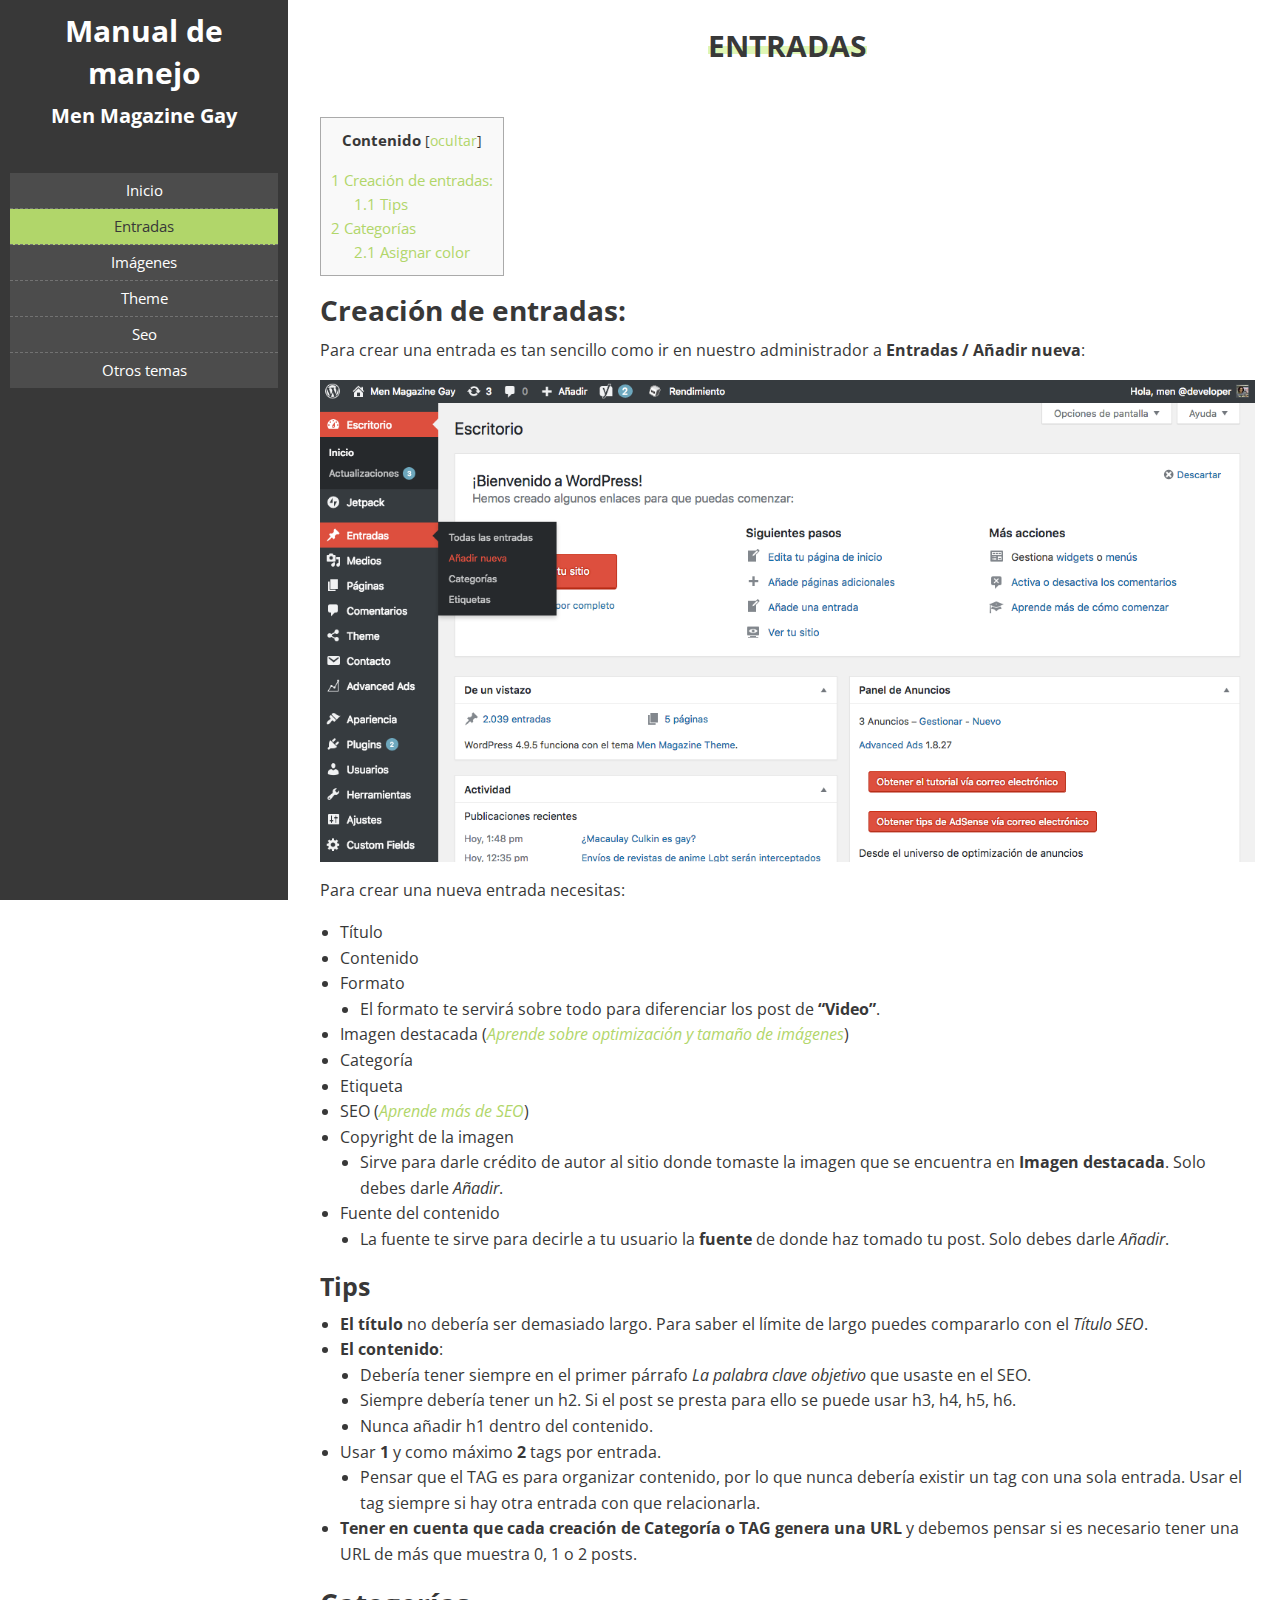
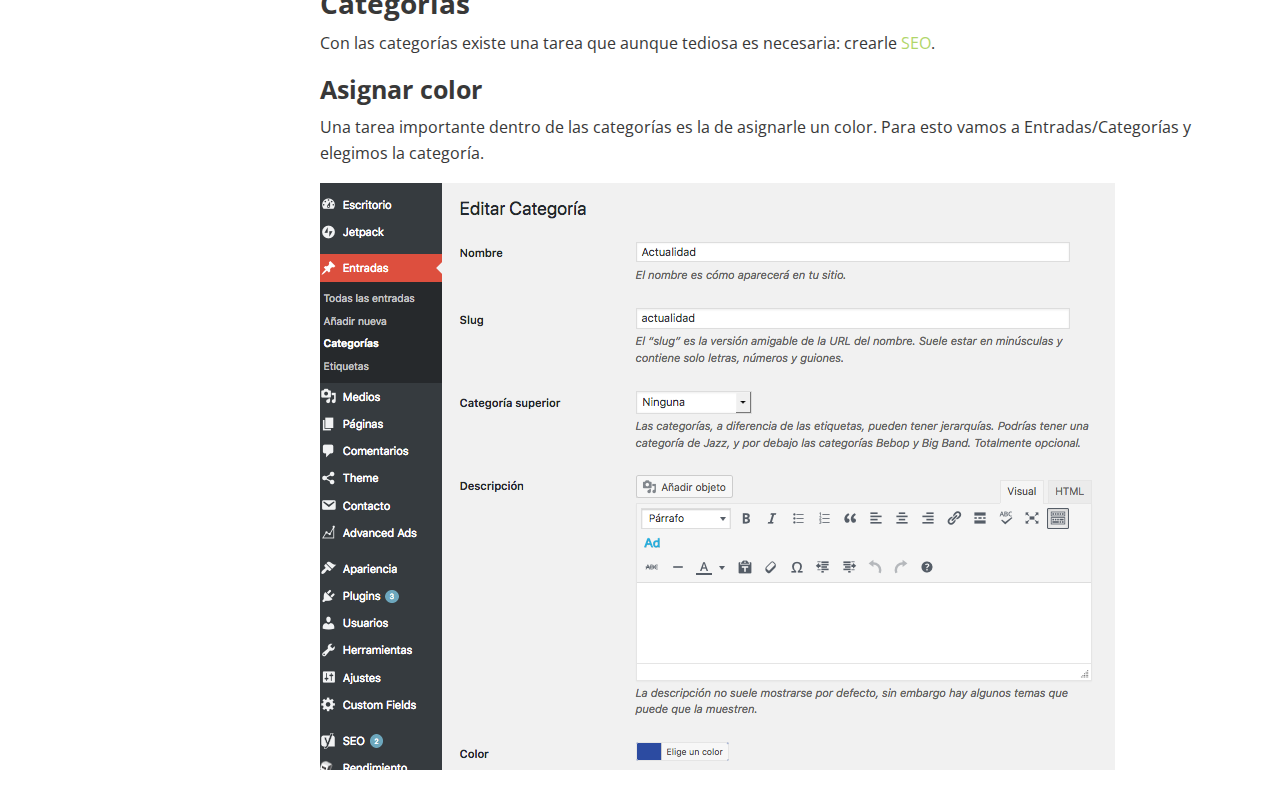
==== entradas/index.html @ f2540b37 "Manual completo" ====
<!doctype html>
<html lang="es-ES">
<head>
<base href="https://alexapgutierrez.github.io/mmgm" />

  <meta charset="UTF-8">
  <meta name="viewport" content="width=device-width, initial-scale=1">
  <link rel="profile" href="http://gmpg.org/xfn/11">

  <title>Entradas &#8211; Manual de manejo</title>
<link rel='dns-prefetch' href='//fonts.googleapis.com' />
<link rel='dns-prefetch' href='//s.w.org' />
<link rel="alternate" type="application/rss+xml" title="Manual de manejo &raquo; Feed" href="https://alexapgutierrez.github.io/mmgm/feed/" />
<link rel="alternate" type="application/rss+xml" title="Manual de manejo &raquo; RSS de los comentarios" href="https://alexapgutierrez.github.io/mmgm/comments/feed/" />
<link rel="alternate" type="application/rss+xml" title="Manual de manejo &raquo; Entradas RSS de los comentarios" href="https://alexapgutierrez.github.io/mmgm/entradas/feed/" />
		<script type="text/javascript">
			window._wpemojiSettings = {"baseUrl":"https:\/\/s.w.org\/images\/core\/emoji\/2.4\/72x72\/","ext":".png","svgUrl":"https:\/\/s.w.org\/images\/core\/emoji\/2.4\/svg\/","svgExt":".svg","source":{"concatemoji":"http:\/\/alexapgutierrez.github.io:8888\/mmgm\/wp-includes\/js\/wp-emoji-release.min.js?ver=4.9.5"}};
			!function(a,b,c){function d(a,b){var c=String.fromCharCode;l.clearRect(0,0,k.width,k.height),l.fillText(c.apply(this,a),0,0);var d=k.toDataURL();l.clearRect(0,0,k.width,k.height),l.fillText(c.apply(this,b),0,0);var e=k.toDataURL();return d===e}function e(a){var b;if(!l||!l.fillText)return!1;switch(l.textBaseline="top",l.font="600 32px Arial",a){case"flag":return!(b=d([55356,56826,55356,56819],[55356,56826,8203,55356,56819]))&&(b=d([55356,57332,56128,56423,56128,56418,56128,56421,56128,56430,56128,56423,56128,56447],[55356,57332,8203,56128,56423,8203,56128,56418,8203,56128,56421,8203,56128,56430,8203,56128,56423,8203,56128,56447]),!b);case"emoji":return b=d([55357,56692,8205,9792,65039],[55357,56692,8203,9792,65039]),!b}return!1}function f(a){var c=b.createElement("script");c.src=a,c.defer=c.type="text/javascript",b.getElementsByTagName("head")[0].appendChild(c)}var g,h,i,j,k=b.createElement("canvas"),l=k.getContext&&k.getContext("2d");for(j=Array("flag","emoji"),c.supports={everything:!0,everythingExceptFlag:!0},i=0;i<j.length;i++)c.supports[j[i]]=e(j[i]),c.supports.everything=c.supports.everything&&c.supports[j[i]],"flag"!==j[i]&&(c.supports.everythingExceptFlag=c.supports.everythingExceptFlag&&c.supports[j[i]]);c.supports.everythingExceptFlag=c.supports.everythingExceptFlag&&!c.supports.flag,c.DOMReady=!1,c.readyCallback=function(){c.DOMReady=!0},c.supports.everything||(h=function(){c.readyCallback()},b.addEventListener?(b.addEventListener("DOMContentLoaded",h,!1),a.addEventListener("load",h,!1)):(a.attachEvent("onload",h),b.attachEvent("onreadystatechange",function(){"complete"===b.readyState&&c.readyCallback()})),g=c.source||{},g.concatemoji?f(g.concatemoji):g.wpemoji&&g.twemoji&&(f(g.twemoji),f(g.wpemoji)))}(window,document,window._wpemojiSettings);
		</script>
		<style type="text/css">
img.wp-smiley,
img.emoji {
	display: inline !important;
	border: none !important;
	box-shadow: none !important;
	height: 1em !important;
	width: 1em !important;
	margin: 0 .07em !important;
	vertical-align: -0.1em !important;
	background: none !important;
	padding: 0 !important;
}
</style>
<link rel='stylesheet' id='toc-screen-css'  href='https://alexapgutierrez.github.io/mmgm/wp-content/plugins/table-of-contents-plus/screen.min.css?ver=1509' type='text/css' media='all' />
<link rel='stylesheet' id='foundation-css'  href='https://alexapgutierrez.github.io/mmgm/wp-content/themes/manual-alexapgutierrez-theme/css/foundation.min.css?ver=6.4.2' type='text/css' media='all' />
<link rel='stylesheet' id='mainCss-css'  href='https://alexapgutierrez.github.io/mmgm/wp-content/themes/manual-alexapgutierrez-theme/css/main.css?ver=1.0.0' type='text/css' media='all' />
<link rel='stylesheet' id='openSans-css'  href='https://fonts.googleapis.com/css?family=Open+Sans%3A300%2C400%2C600%2C700%2C800&#038;ver=4.9.5' type='text/css' media='all' />
<link rel='stylesheet' id='_s-style-css'  href='https://alexapgutierrez.github.io/mmgm/wp-content/themes/manual-alexapgutierrez-theme/style.css?ver=4.9.5' type='text/css' media='all' />
<script type='text/javascript' src='https://alexapgutierrez.github.io/mmgm/wp-content/themes/manual-alexapgutierrez-theme/js/jquery.js?ver=1.11.3'></script>
<link rel='https://api.w.org/' href='https://alexapgutierrez.github.io/mmgm/wp-json/' />
<link rel="EditURI" type="application/rsd+xml" title="RSD" href="https://alexapgutierrez.github.io/mmgm/xmlrpc.php?rsd" />
<link rel="wlwmanifest" type="application/wlwmanifest+xml" href="https://alexapgutierrez.github.io/mmgm/wp-includes/wlwmanifest.xml" /> 
<link rel='next' title='Imágenes' href='https://alexapgutierrez.github.io/mmgm/imagenes/' />
<meta name="generator" content="WordPress 4.9.5" />
<link rel="canonical" href="https://alexapgutierrez.github.io/mmgm/entradas/" />
<link rel='shortlink' href='https://alexapgutierrez.github.io/mmgm/?p=5' />
<link rel="alternate" type="application/json+oembed" href="https://alexapgutierrez.github.io/mmgm/wp-json/oembed/1.0/embed?url=http%3A%2F%2Falexapgutierrez.github.io%3A8888%2Fmmgm%2Fentradas%2F" />
<link rel="alternate" type="text/xml+oembed" href="https://alexapgutierrez.github.io/mmgm/wp-json/oembed/1.0/embed?url=http%3A%2F%2Falexapgutierrez.github.io%3A8888%2Fmmgm%2Fentradas%2F&#038;format=xml" />
<link rel="pingback" href="https://alexapgutierrez.github.io/mmgm/xmlrpc.php"></head>

<body class="post-template-default single single-post postid-5 single-format-standard">
<div id="page" class="site">

  <header id="masthead" class="site-header Header">

    <div class="Header-title">
      <h1> Manual de manejo </h1>
      <h2> Men Magazine Gay </h2>
    </div>

    <div class="Header-menu">
      <ul id="menu-menu-1" class="vertical menu align-center"><li id="menu-item-11" class="menu-item menu-item-type-custom menu-item-object-custom menu-item-home menu-item-11"><a href="https://alexapgutierrez.github.io/mmgm/">Inicio</a></li>
<li id="menu-item-25" class="menu-item menu-item-type-post_type menu-item-object-post current-menu-item menu-item-25 is-active "><a href="https://alexapgutierrez.github.io/mmgm/entradas/">Entradas</a></li>
<li id="menu-item-24" class="menu-item menu-item-type-post_type menu-item-object-post menu-item-24"><a href="https://alexapgutierrez.github.io/mmgm/imagenes/">Imágenes</a></li>
<li id="menu-item-51" class="menu-item menu-item-type-post_type menu-item-object-post menu-item-51"><a href="https://alexapgutierrez.github.io/mmgm/theme/">Theme</a></li>
<li id="menu-item-52" class="menu-item menu-item-type-post_type menu-item-object-post menu-item-52"><a href="https://alexapgutierrez.github.io/mmgm/seo/">Seo</a></li>
<li id="menu-item-53" class="menu-item menu-item-type-post_type menu-item-object-post menu-item-53"><a href="https://alexapgutierrez.github.io/mmgm/otros-temas/">Otros temas</a></li>
</ul>    </div>



  </header><!-- #masthead -->

  <div id="content" class="site-content">

  <div id="primary" class="content-area">
    <main id="main" class="site-main">

    
<article id="post-5" class="post-5 post type-post status-publish format-standard has-post-thumbnail hentry category-sin-categoria">

  <header class="entry-header">
    <h1 class="single-title">Entradas</h1>  </header><!-- .entry-header -->

  <section class="entry-content">
    <div id="toc_container" class="no_bullets"><p class="toc_title">Contenido</p><ul class="toc_list"><li><a href="#Creacion_de_entradas"><span class="toc_number toc_depth_1">1</span> Creación de entradas:</a><ul><li><a href="#Tips"><span class="toc_number toc_depth_2">1.1</span> Tips</a></li></ul></li><li><a href="#Categorias"><span class="toc_number toc_depth_1">2</span> Categorías</a><ul><li><a href="#Asignar_color"><span class="toc_number toc_depth_2">2.1</span> Asignar color</a></li></ul></li></ul></div>
<h2><span id="Creacion_de_entradas">Creación de entradas:</span></h2>
<p>Para crear una entrada es tan sencillo como ir en nuestro administrador a <strong>Entradas / Añadir nueva</strong>:</p>
<p><img class="alignnone size-full wp-image-15" src="https://alexapgutierrez.github.io/mmgm/wp-content/uploads/2018/05/nueva-entradas.png" alt="" width="1265" height="653" srcset="https://alexapgutierrez.github.io/mmgm/wp-content/uploads/2018/05/nueva-entradas.png 1265w, https://alexapgutierrez.github.io/mmgm/wp-content/uploads/2018/05/nueva-entradas-300x155.png 300w, https://alexapgutierrez.github.io/mmgm/wp-content/uploads/2018/05/nueva-entradas-768x396.png 768w, https://alexapgutierrez.github.io/mmgm/wp-content/uploads/2018/05/nueva-entradas-1024x529.png 1024w" sizes="(max-width: 1265px) 100vw, 1265px" /></p>
<p>Para crear una nueva entrada necesitas:</p>
<ul>
<li>Título</li>
<li>Contenido</li>
<li>Formato
<ul>
<li>El formato te servirá sobre todo para diferenciar los post de <strong>“Video”</strong>.</li>
</ul>
</li>
<li>Imagen destacada (<em><a href="https://alexapgutierrez.github.io/mmgm/imagenes">Aprende sobre optimización y tamaño de imágenes</a></em>)</li>
<li>Categoría</li>
<li>Etiqueta</li>
<li>SEO (<em><a href="https://alexapgutierrez.github.io/mmgm/seo">Aprende más de SEO</a></em>)</li>
<li>Copyright de la imagen
<ul>
<li>Sirve para darle crédito de autor al sitio donde tomaste la imagen que se encuentra en <strong>Imagen destacada</strong>. Solo debes darle <em>Añadir</em>.</li>
</ul>
</li>
<li>Fuente del contenido
<ul>
<li>La fuente te sirve para decirle a tu usuario la <strong>fuente</strong> de donde haz tomado tu post. Solo debes darle <em>Añadir</em>.</li>
</ul>
</li>
</ul>
<h3 id="tips"><span id="Tips">Tips</span></h3>
<ul>
<li><strong>El título</strong> no debería ser demasiado largo. Para saber el límite de largo puedes compararlo con el <em>Título SEO</em>.</li>
<li><strong>El contenido</strong>:
<ul>
<li>Debería tener siempre en el primer párrafo <em>La palabra clave objetivo</em> que usaste en el SEO.</li>
<li>Siempre debería tener un h2. Si el post se presta para ello se puede usar h3, h4, h5, h6.</li>
<li>Nunca añadir h1 dentro del contenido.</li>
</ul>
</li>
<li>Usar <strong>1</strong> y como máximo <strong>2</strong> tags por entrada.
<ul>
<li>Pensar que el TAG es para organizar contenido, por lo que nunca debería existir un tag con una sola entrada. Usar el tag siempre si hay otra entrada con que relacionarla.</li>
</ul>
</li>
<li><strong>Tener en cuenta que cada creación de Categoría o TAG genera una URL</strong> y debemos pensar si es necesario tener una URL de más que muestra 0, 1 o 2 posts.</li>
</ul>
<h2 id="categorías"><span id="Categorias">Categorías</span></h2>
<p>Con las categorías existe una tarea que aunque tediosa es necesaria: crearle <a href="http://alexapgutierrez.github.io:1313/contenido/seo">SEO</a>.</p>
<h3 id="asignar-color"><span id="Asignar_color">Asignar color</span></h3>
<p>Una tarea importante dentro de las categorías es la de asignarle un color. Para esto vamos a Entradas/Categorías y elegimos la categoría.</p>
<p><img class="alignnone size-full wp-image-13" src="https://alexapgutierrez.github.io/mmgm/wp-content/uploads/2018/05/categorias.png" alt="" width="795" height="587" srcset="https://alexapgutierrez.github.io/mmgm/wp-content/uploads/2018/05/categorias.png 795w, https://alexapgutierrez.github.io/mmgm/wp-content/uploads/2018/05/categorias-300x222.png 300w, https://alexapgutierrez.github.io/mmgm/wp-content/uploads/2018/05/categorias-768x567.png 768w" sizes="(max-width: 795px) 100vw, 795px" /></p>
  </section>

</article><!-- #post-5 -->

    </main><!-- #main -->
  </div><!-- #primary -->


  <footer id="colophon" class="site-footer">
    
  </footer><!-- #colophon -->
  </div><!-- #content -->

</div><!-- #page -->

<script type='text/javascript'>
/* <![CDATA[ */
var tocplus = {"visibility_show":"mostrar","visibility_hide":"ocultar","width":"Auto"};
/* ]]> */
</script>
<script type='text/javascript' src='https://alexapgutierrez.github.io/mmgm/wp-content/plugins/table-of-contents-plus/front.min.js?ver=1509'></script>
<script type='text/javascript' src='https://alexapgutierrez.github.io/mmgm/wp-content/themes/manual-alexapgutierrez-theme/js/foundation.min.js?ver=3.3.6'></script>
<script type='text/javascript' src='https://alexapgutierrez.github.io/mmgm/wp-content/themes/manual-alexapgutierrez-theme/js/navigation.js?ver=20151215'></script>
<script type='text/javascript' src='https://alexapgutierrez.github.io/mmgm/wp-content/themes/manual-alexapgutierrez-theme/js/skip-link-focus-fix.js?ver=20151215'></script>
<script type='text/javascript' src='https://alexapgutierrez.github.io/mmgm/wp-includes/js/comment-reply.min.js?ver=4.9.5'></script>
<script type='text/javascript' src='https://alexapgutierrez.github.io/mmgm/wp-includes/js/wp-embed.min.js?ver=4.9.5'></script>

</body>
</html>
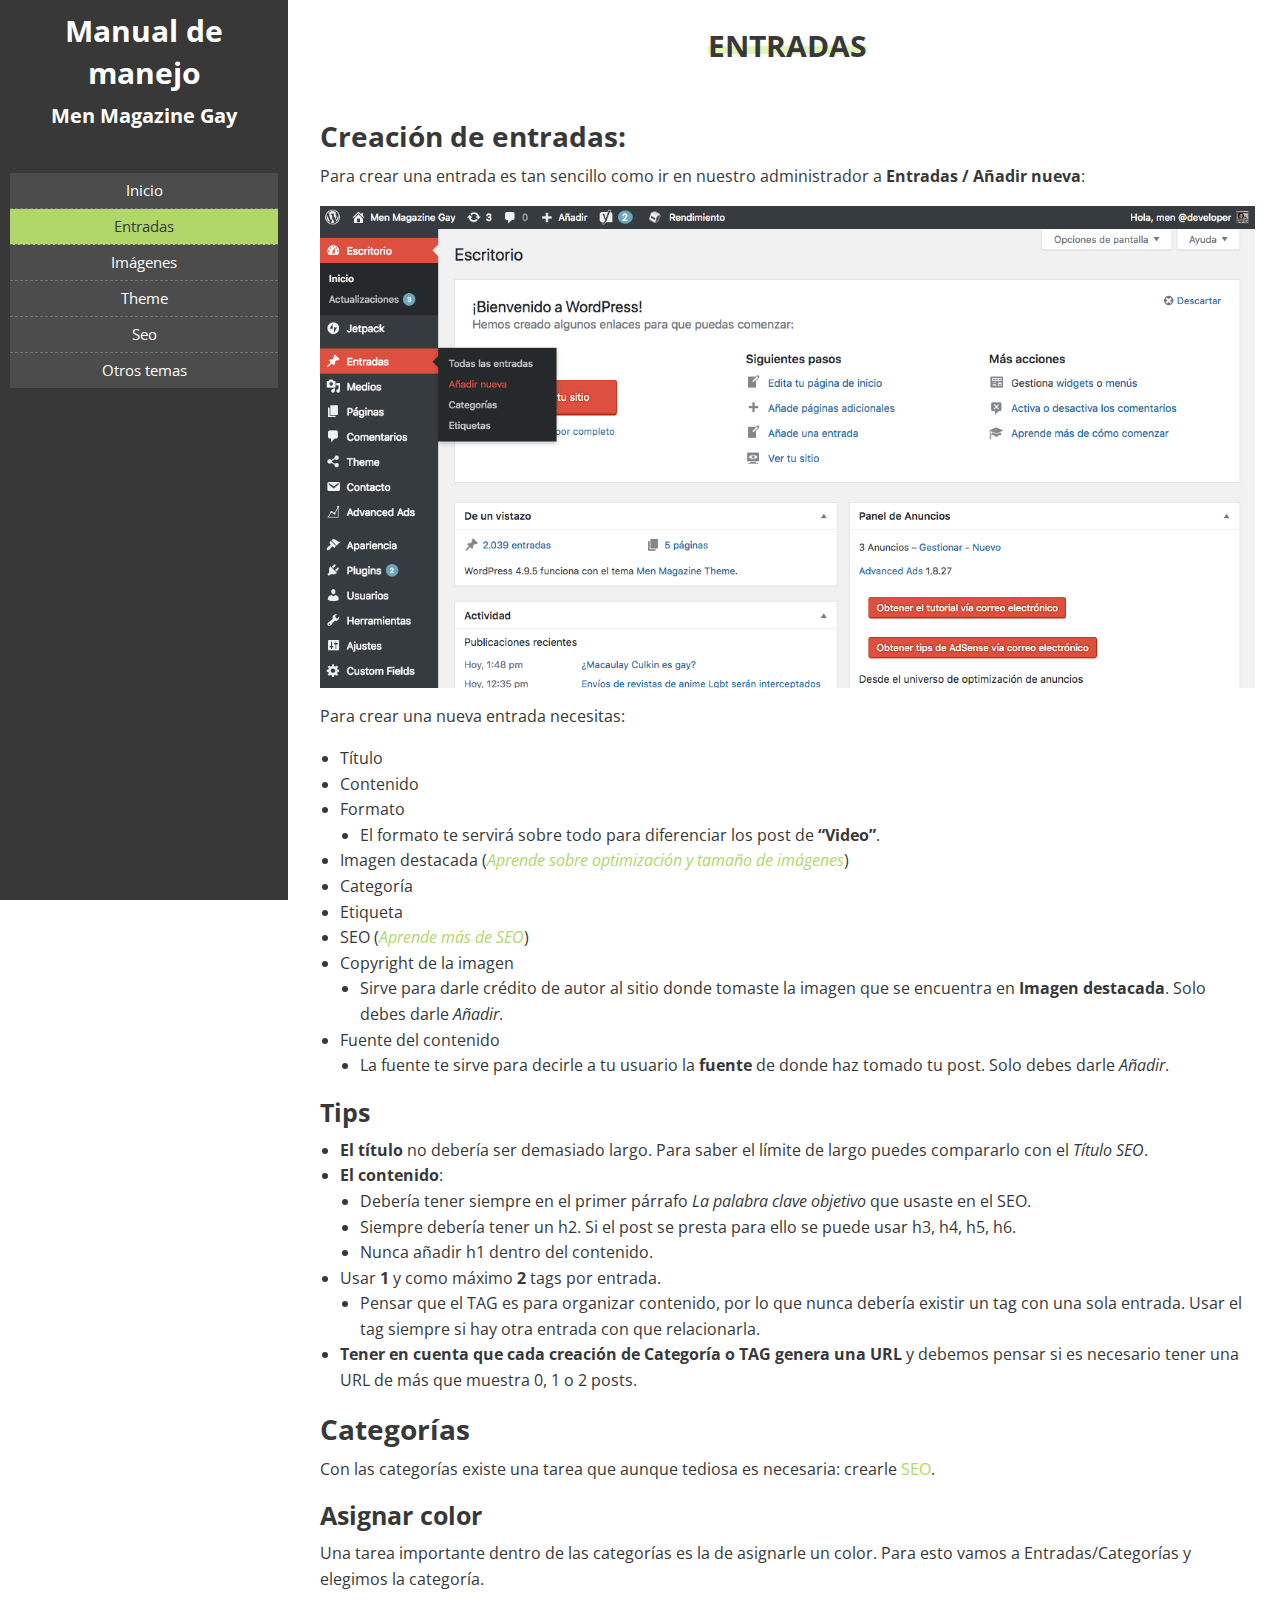
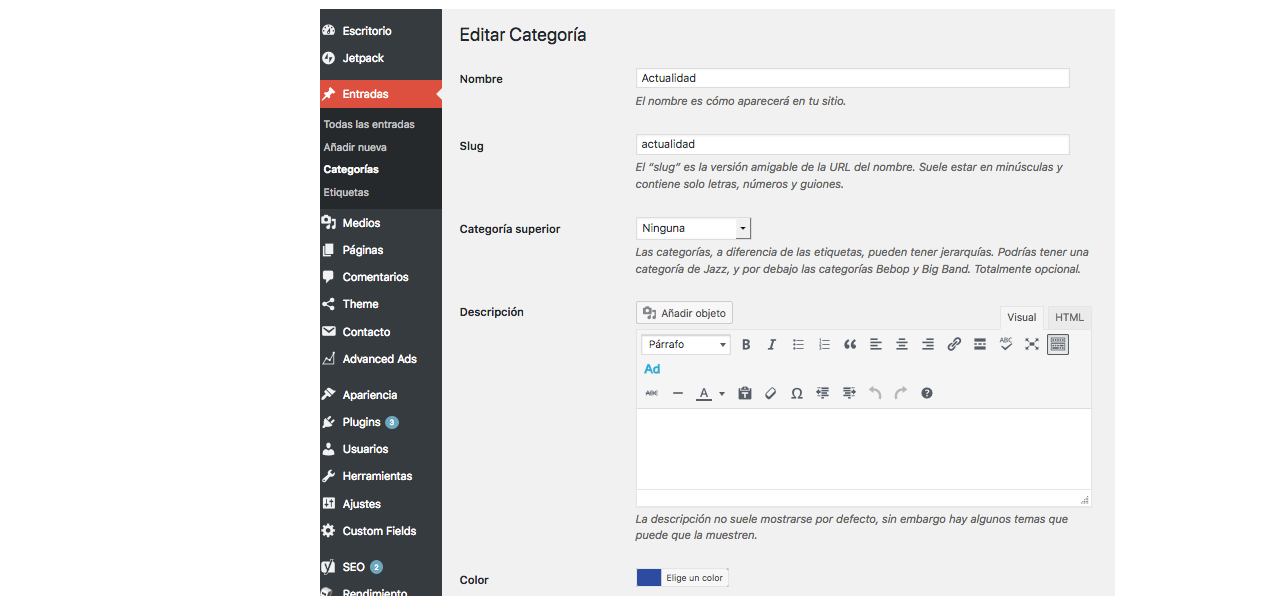
==== commit 7d3fd574: "Manual completo" ====
--- a/entradas/index.html
+++ b/entradas/index.html
@@ -31,7 +31,6 @@
 	padding: 0 !important;
 }
 </style>
-<link rel='stylesheet' id='toc-screen-css'  href='https://alexapgutierrez.github.io/mmgm/wp-content/plugins/table-of-contents-plus/screen.min.css?ver=1509' type='text/css' media='all' />
 <link rel='stylesheet' id='foundation-css'  href='https://alexapgutierrez.github.io/mmgm/wp-content/themes/manual-alexapgutierrez-theme/css/foundation.min.css?ver=6.4.2' type='text/css' media='all' />
 <link rel='stylesheet' id='mainCss-css'  href='https://alexapgutierrez.github.io/mmgm/wp-content/themes/manual-alexapgutierrez-theme/css/main.css?ver=1.0.0' type='text/css' media='all' />
 <link rel='stylesheet' id='openSans-css'  href='https://fonts.googleapis.com/css?family=Open+Sans%3A300%2C400%2C600%2C700%2C800&#038;ver=4.9.5' type='text/css' media='all' />
@@ -83,8 +82,7 @@
     <h1 class="single-title">Entradas</h1>  </header><!-- .entry-header -->
 
   <section class="entry-content">
-    <div id="toc_container" class="no_bullets"><p class="toc_title">Contenido</p><ul class="toc_list"><li><a href="#Creacion_de_entradas"><span class="toc_number toc_depth_1">1</span> Creación de entradas:</a><ul><li><a href="#Tips"><span class="toc_number toc_depth_2">1.1</span> Tips</a></li></ul></li><li><a href="#Categorias"><span class="toc_number toc_depth_1">2</span> Categorías</a><ul><li><a href="#Asignar_color"><span class="toc_number toc_depth_2">2.1</span> Asignar color</a></li></ul></li></ul></div>
-<h2><span id="Creacion_de_entradas">Creación de entradas:</span></h2>
+    <h2>Creación de entradas:</h2>
 <p>Para crear una entrada es tan sencillo como ir en nuestro administrador a <strong>Entradas / Añadir nueva</strong>:</p>
 <p><img class="alignnone size-full wp-image-15" src="https://alexapgutierrez.github.io/mmgm/wp-content/uploads/2018/05/nueva-entradas.png" alt="" width="1265" height="653" srcset="https://alexapgutierrez.github.io/mmgm/wp-content/uploads/2018/05/nueva-entradas.png 1265w, https://alexapgutierrez.github.io/mmgm/wp-content/uploads/2018/05/nueva-entradas-300x155.png 300w, https://alexapgutierrez.github.io/mmgm/wp-content/uploads/2018/05/nueva-entradas-768x396.png 768w, https://alexapgutierrez.github.io/mmgm/wp-content/uploads/2018/05/nueva-entradas-1024x529.png 1024w" sizes="(max-width: 1265px) 100vw, 1265px" /></p>
 <p>Para crear una nueva entrada necesitas:</p>
@@ -111,7 +109,7 @@
 </ul>
 </li>
 </ul>
-<h3 id="tips"><span id="Tips">Tips</span></h3>
+<h3 id="tips">Tips</h3>
 <ul>
 <li><strong>El título</strong> no debería ser demasiado largo. Para saber el límite de largo puedes compararlo con el <em>Título SEO</em>.</li>
 <li><strong>El contenido</strong>:
@@ -128,9 +126,9 @@
 </li>
 <li><strong>Tener en cuenta que cada creación de Categoría o TAG genera una URL</strong> y debemos pensar si es necesario tener una URL de más que muestra 0, 1 o 2 posts.</li>
 </ul>
-<h2 id="categorías"><span id="Categorias">Categorías</span></h2>
+<h2 id="categorías">Categorías</h2>
 <p>Con las categorías existe una tarea que aunque tediosa es necesaria: crearle <a href="http://alexapgutierrez.github.io:1313/contenido/seo">SEO</a>.</p>
-<h3 id="asignar-color"><span id="Asignar_color">Asignar color</span></h3>
+<h3 id="asignar-color">Asignar color</h3>
 <p>Una tarea importante dentro de las categorías es la de asignarle un color. Para esto vamos a Entradas/Categorías y elegimos la categoría.</p>
 <p><img class="alignnone size-full wp-image-13" src="https://alexapgutierrez.github.io/mmgm/wp-content/uploads/2018/05/categorias.png" alt="" width="795" height="587" srcset="https://alexapgutierrez.github.io/mmgm/wp-content/uploads/2018/05/categorias.png 795w, https://alexapgutierrez.github.io/mmgm/wp-content/uploads/2018/05/categorias-300x222.png 300w, https://alexapgutierrez.github.io/mmgm/wp-content/uploads/2018/05/categorias-768x567.png 768w" sizes="(max-width: 795px) 100vw, 795px" /></p>
   </section>
@@ -148,12 +146,6 @@
 
 </div><!-- #page -->
 
-<script type='text/javascript'>
-/* <![CDATA[ */
-var tocplus = {"visibility_show":"mostrar","visibility_hide":"ocultar","width":"Auto"};
-/* ]]> */
-</script>
-<script type='text/javascript' src='https://alexapgutierrez.github.io/mmgm/wp-content/plugins/table-of-contents-plus/front.min.js?ver=1509'></script>
 <script type='text/javascript' src='https://alexapgutierrez.github.io/mmgm/wp-content/themes/manual-alexapgutierrez-theme/js/foundation.min.js?ver=3.3.6'></script>
 <script type='text/javascript' src='https://alexapgutierrez.github.io/mmgm/wp-content/themes/manual-alexapgutierrez-theme/js/navigation.js?ver=20151215'></script>
 <script type='text/javascript' src='https://alexapgutierrez.github.io/mmgm/wp-content/themes/manual-alexapgutierrez-theme/js/skip-link-focus-fix.js?ver=20151215'></script>
